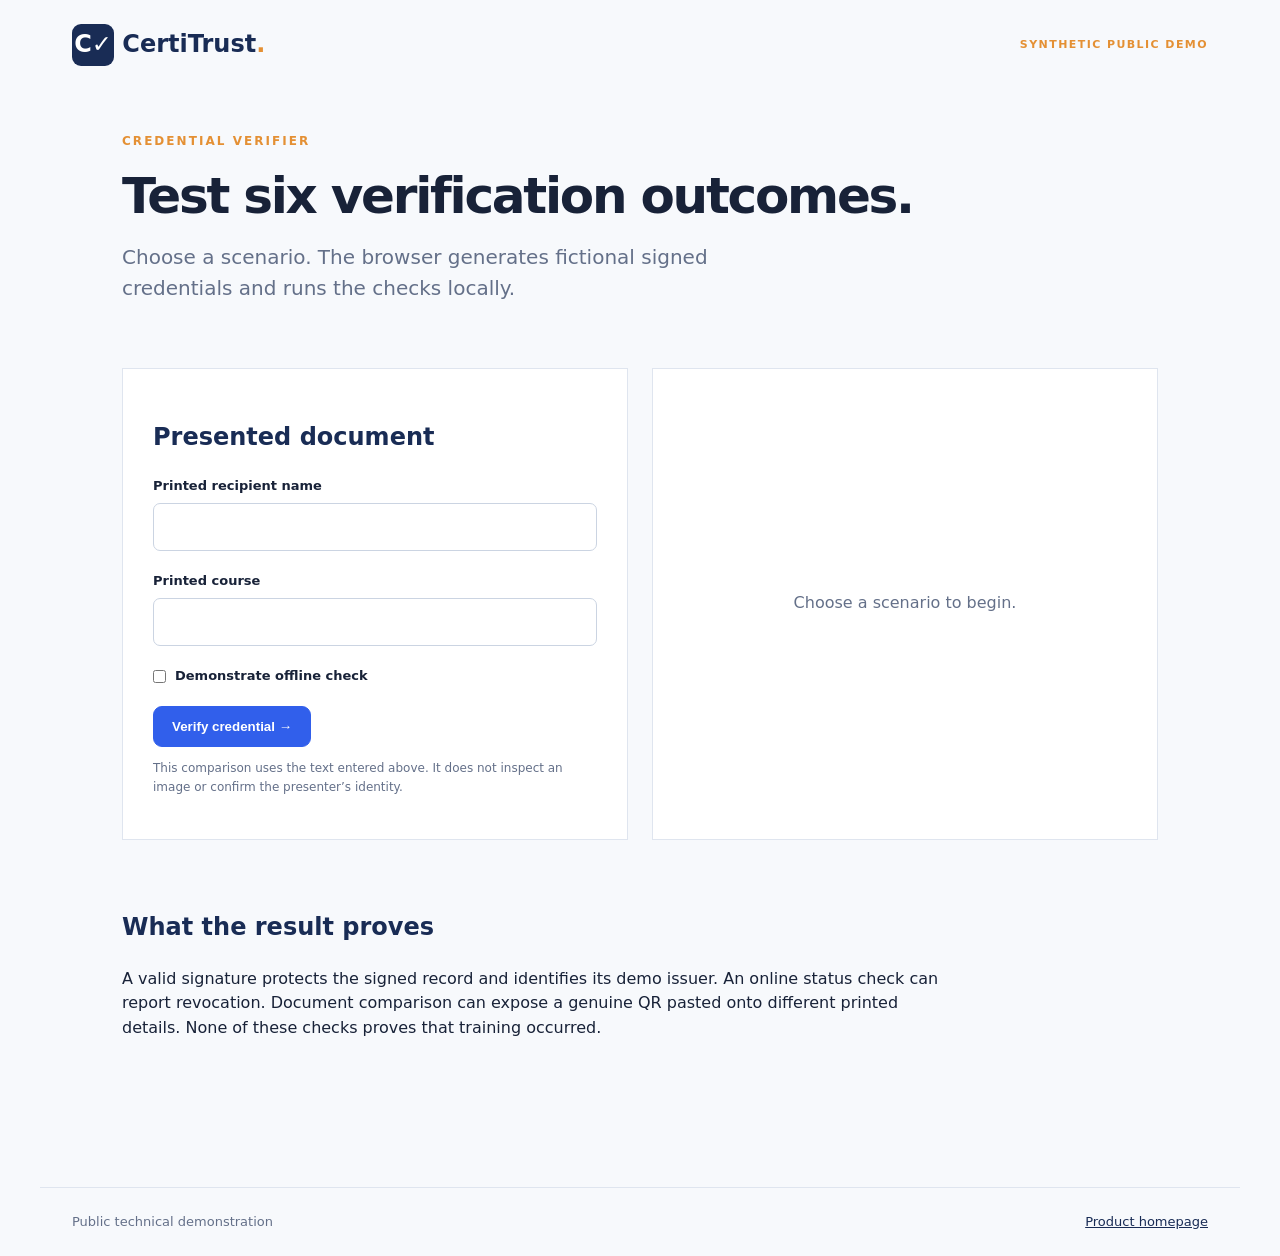
==== app/index.html @ 9274bea8 "Publish CertiTrust public demo" ====
<!doctype html><html lang="en"><head><meta charset="utf-8"><meta name="viewport" content="width=device-width,initial-scale=1"><title>CertiTrust — Public verification demo</title><link rel="stylesheet" href="/styles.css"><link rel="stylesheet" href="/app/app.css"></head><body><nav><a class="brand" href="/"><b>C✓</b> CertiTrust<span>.</span></a><span class="demo-tag">SYNTHETIC PUBLIC DEMO</span></nav><main class="workspace"><header><p class="kicker">CREDENTIAL VERIFIER</p><h1>Test six verification outcomes.</h1><p class="lead">Choose a scenario. The browser generates fictional signed credentials and runs the checks locally.</p></header><div class="scenarios" id="scenarios"></div><div class="verify-grid"><section class="card"><h2>Presented document</h2><label>Printed recipient name<input id="name"></label><label>Printed course<input id="course"></label><label class="toggle"><input type="checkbox" id="offline"> Demonstrate offline check</label><button class="button primary" id="verify">Verify credential →</button><p class="fine">This comparison uses the text entered above. It does not inspect an image or confirm the presenter’s identity.</p></section><section class="card result" id="result"><div class="empty">Choose a scenario to begin.</div></section></div><section class="explain"><h2>What the result proves</h2><p>A valid signature protects the signed record and identifies its demo issuer. An online status check can report revocation. Document comparison can expose a genuine QR pasted onto different printed details. None of these checks proves that training occurred.</p></section></main><footer><span>Public technical demonstration</span><span><a href="/">Product homepage</a></span></footer><script type="module" src="/app/demo.js"></script></body></html>
---- styles.css ----
:root{--navy:#192c55;--blue:#315feb;--orange:#e49034;--bg:#f7f9fc;--ink:#182238;--muted:#647089;--line:#dfe5ef;--green:#167a5b;--red:#ad3647}*{box-sizing:border-box}html{scroll-behavior:smooth}body{margin:0;background:var(--bg);color:var(--ink);font:16px/1.55 Inter,ui-sans-serif,system-ui,-apple-system,sans-serif}nav,footer{max-width:1200px;margin:auto;padding:24px 32px;display:flex;align-items:center;justify-content:space-between}.brand{font-size:24px;font-weight:800;color:var(--navy);text-decoration:none}.brand b{display:inline-grid;place-items:center;background:var(--navy);color:#fff;border-radius:9px;width:42px;height:42px}.brand span,.kicker,em{color:var(--orange)}main{max-width:1200px;margin:auto;padding:30px 32px 80px}.hero{min-height:620px;display:grid;grid-template-columns:1.15fr .85fr;gap:72px;align-items:center}.kicker{font-size:12px;font-weight:800;letter-spacing:.17em;text-transform:uppercase}h1{font-size:70px;line-height:1.02;letter-spacing:-.045em;margin:20px 0}em{font-style:normal}.lead{font-size:20px;max-width:650px;color:var(--muted)}.actions,.proof{display:flex;gap:22px;align-items:center;flex-wrap:wrap;margin-top:28px}.actions>a:not(.button){color:var(--navy);font-weight:700}.button{display:inline-block;padding:12px 18px;border-radius:9px;text-decoration:none;font-weight:750;border:1px solid var(--line);color:var(--navy);background:#fff}.primary{background:var(--blue);color:#fff;border-color:var(--blue)}.proof span{font-size:13px;font-weight:700}.proof span:before{content:'✓';color:var(--green);margin-right:7px}.certificate{background:#fff;border:1px solid var(--line);box-shadow:0 24px 70px #192c5520;padding:50px 44px;transform:rotate(1.5deg)}.certificate small{letter-spacing:.15em;color:var(--muted)}.certificate h2{font-size:30px;color:var(--navy)}.certificate h3{font-family:Georgia,serif;font-size:34px}.verified{margin-top:30px;padding:12px;background:#e9f7f2;color:var(--green);font-weight:700;border-radius:8px}.section{padding:90px 0}.section>h2,.demo h2,.limits h2{font-size:42px;line-height:1.15;color:var(--navy);max-width:720px}.grid{display:grid;grid-template-columns:repeat(3,1fr);gap:22px;margin-top:38px}.grid article{background:#fff;border:1px solid var(--line);padding:30px}.grid article>b{color:var(--orange);font-size:28px}.grid h3{font-size:24px}.grid p,.demo p,.limits p{color:var(--muted)}.demo{background:var(--navy);color:#fff;padding:48px;display:grid;grid-template-columns:1fr auto;gap:50px;align-items:center}.demo h2{color:#fff;margin:10px 0}.demo p{color:#cad3e7;max-width:720px}.limits{padding:70px 0;max-width:850px}.limits p{font-size:18px}footer{border-top:1px solid var(--line);color:var(--muted);font-size:13px}@media(max-width:760px){nav{padding:18px}.ghost{display:none}main{padding:20px 18px 60px}.hero{grid-template-columns:1fr;gap:30px;min-height:auto}h1{font-size:47px}.lead{font-size:17px}.certificate{padding:30px 24px}.grid{grid-template-columns:1fr}.section{padding:60px 0}.section>h2,.demo h2,.limits h2{font-size:34px}.demo{grid-template-columns:1fr;padding:30px}footer{padding:20px;display:block}footer span{display:block;margin:5px 0}}
---- app/app.css ----
.demo-tag{font-size:11px;font-weight:800;letter-spacing:.13em;color:var(--orange)}.workspace{max-width:1100px}.workspace header h1{font-size:50px}.scenarios{display:flex;flex-wrap:wrap;gap:10px;margin:32px 0}.scenario{border:1px solid var(--line);background:#fff;padding:11px 14px;border-radius:8px;font:inherit;font-weight:700;color:var(--navy);cursor:pointer}.scenario.active{background:var(--navy);color:#fff}.verify-grid{display:grid;grid-template-columns:1fr 1fr;gap:24px}.card{background:#fff;border:1px solid var(--line);padding:30px;min-height:420px}.card h2{color:var(--navy)}label{display:block;font-size:13px;font-weight:750;margin:20px 0}input[type=text],input:not([type]){display:block;width:100%;padding:13px;border:1px solid #cbd4e2;border-radius:7px;margin-top:7px;font:inherit}.toggle{display:flex;gap:9px;align-items:center;font-weight:600}.toggle input{margin:0}.fine{font-size:12px;color:var(--muted)}.empty{display:grid;place-items:center;height:100%;color:var(--muted)}.result-mark{width:54px;height:54px;border-radius:50%;display:grid;place-items:center;font-size:28px;background:#e8f7f0;color:var(--green)}.bad .result-mark{background:#fbecef;color:var(--red)}.warn .result-mark{background:#fff3df;color:#9a630e}.outcome{text-transform:capitalize;font-size:32px;color:var(--navy);margin:15px 0 6px}.check{display:flex;justify-content:space-between;border-top:1px solid var(--line);padding:12px 0;font-size:13px}.check b{text-transform:capitalize}.signed{margin-top:22px;padding:16px;background:var(--bg);font-size:13px}.explain{padding:50px 0;max-width:820px}.explain h2{color:var(--navy)}footer a{color:var(--navy)}@media(max-width:760px){.workspace header h1{font-size:38px}.verify-grid{grid-template-columns:1fr}.card{min-height:0;padding:22px}}
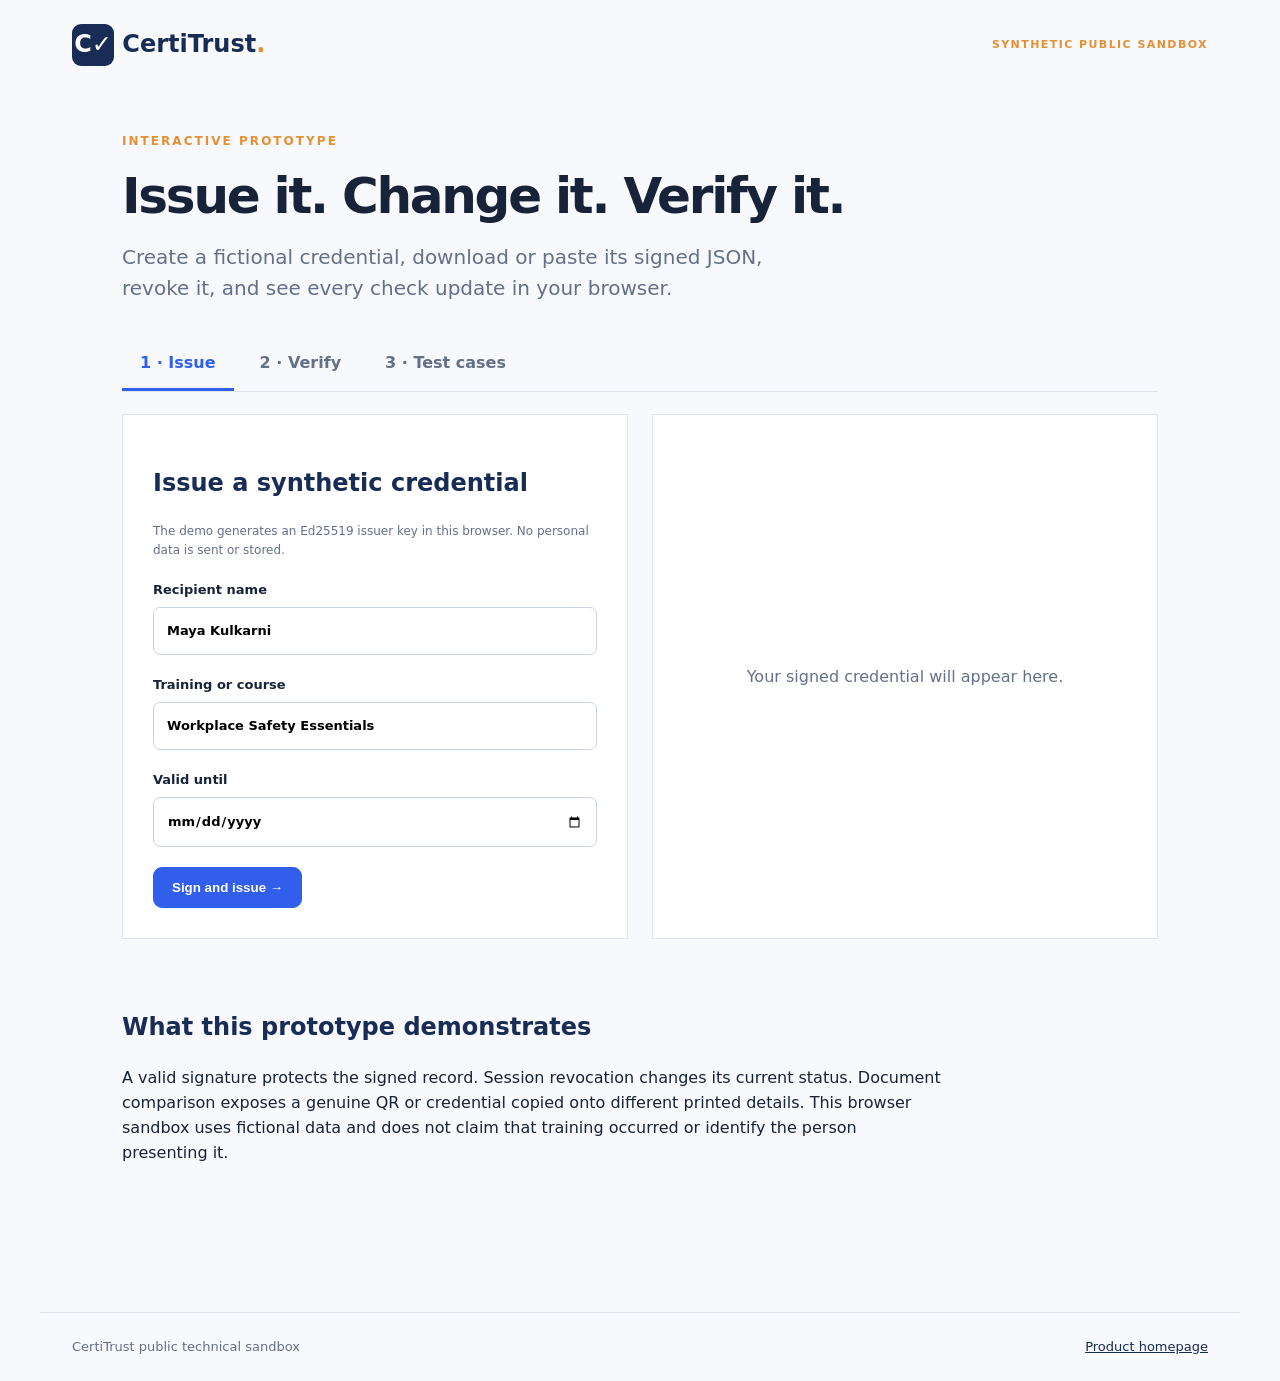
==== commit 2cba1663: "Make public demo interactive" ====
--- a/app/index.html
+++ b/app/index.html
@@ -1 +1 @@
-<!doctype html><html lang="en"><head><meta charset="utf-8"><meta name="viewport" content="width=device-width,initial-scale=1"><title>CertiTrust — Public verification demo</title><link rel="stylesheet" href="/styles.css"><link rel="stylesheet" href="/app/app.css"></head><body><nav><a class="brand" href="/"><b>C✓</b> CertiTrust<span>.</span></a><span class="demo-tag">SYNTHETIC PUBLIC DEMO</span></nav><main class="workspace"><header><p class="kicker">CREDENTIAL VERIFIER</p><h1>Test six verification outcomes.</h1><p class="lead">Choose a scenario. The browser generates fictional signed credentials and runs the checks locally.</p></header><div class="scenarios" id="scenarios"></div><div class="verify-grid"><section class="card"><h2>Presented document</h2><label>Printed recipient name<input id="name"></label><label>Printed course<input id="course"></label><label class="toggle"><input type="checkbox" id="offline"> Demonstrate offline check</label><button class="button primary" id="verify">Verify credential →</button><p class="fine">This comparison uses the text entered above. It does not inspect an image or confirm the presenter’s identity.</p></section><section class="card result" id="result"><div class="empty">Choose a scenario to begin.</div></section></div><section class="explain"><h2>What the result proves</h2><p>A valid signature protects the signed record and identifies its demo issuer. An online status check can report revocation. Document comparison can expose a genuine QR pasted onto different printed details. None of these checks proves that training occurred.</p></section></main><footer><span>Public technical demonstration</span><span><a href="/">Product homepage</a></span></footer><script type="module" src="/app/demo.js"></script></body></html>
+<!doctype html><html lang="en"><head><meta charset="utf-8"><meta name="viewport" content="width=device-width,initial-scale=1"><title>CertiTrust — Interactive credential sandbox</title><link rel="stylesheet" href="/styles.css"><link rel="stylesheet" href="/app/app.css"></head><body><nav><a class="brand" href="/"><b>C✓</b> CertiTrust<span>.</span></a><span class="demo-tag">SYNTHETIC PUBLIC SANDBOX</span></nav><main class="workspace"><header><p class="kicker">INTERACTIVE PROTOTYPE</p><h1>Issue it. Change it. Verify it.</h1><p class="lead">Create a fictional credential, download or paste its signed JSON, revoke it, and see every check update in your browser.</p></header><div class="tabs" role="tablist"><button class="tab active" data-tab="issue">1 · Issue</button><button class="tab" data-tab="verify">2 · Verify</button><button class="tab" data-tab="scenarios">3 · Test cases</button></div><section class="tab-panel" id="issue-panel"><div class="verify-grid"><form class="card" id="issue-form"><h2>Issue a synthetic credential</h2><p class="fine">The demo generates an Ed25519 issuer key in this browser. No personal data is sent or stored.</p><label>Recipient name<input id="issue-name" required maxlength="80" value="Maya Kulkarni"></label><label>Training or course<input id="issue-course" required maxlength="120" value="Workplace Safety Essentials"></label><label>Valid until<input id="issue-expiry" type="date" required></label><button class="button primary">Sign and issue →</button></form><section class="card" id="issued"><div class="empty">Your signed credential will appear here.</div></section></div></section><section class="tab-panel hidden" id="verify-panel"><div class="verify-grid"><section class="card"><h2>Credential input</h2><label class="upload">Upload signed JSON<input type="file" id="upload" accept=".json,application/json"></label><label>Signed credential JSON<textarea id="credential" spellcheck="false" placeholder="Issue a credential or paste its JSON here"></textarea></label><div class="row"><button class="button" id="tamper" type="button">Alter signed course</button><button class="button" id="load-last" type="button">Load last issued</button></div><h3>Compare the presented document</h3><label>Printed recipient name<input id="name"></label><label>Printed course<input id="course"></label><label class="toggle"><input type="checkbox" id="offline"> Demonstrate offline check</label><button class="button primary" id="verify" type="button">Verify credential →</button></section><section class="card result" id="result"><div class="empty">Add a signed credential to begin.</div></section></div></section><section class="tab-panel hidden" id="scenarios-panel"><h2>Prepared test cases</h2><p class="fine">These remain available for a fast judging demonstration. Custom issuance above is fully interactive.</p><div class="scenarios" id="scenarios"></div><div class="card compact" id="scenario-result"><div class="empty">Choose a case.</div></div></section><section class="explain"><h2>What this prototype demonstrates</h2><p>A valid signature protects the signed record. Session revocation changes its current status. Document comparison exposes a genuine QR or credential copied onto different printed details. This browser sandbox uses fictional data and does not claim that training occurred or identify the person presenting it.</p></section></main><footer><span>CertiTrust public technical sandbox</span><span><a href="/">Product homepage</a></span></footer><script type="module" src="/app/demo.js"></script></body></html>
--- a/app/app.css
+++ b/app/app.css
@@ -1 +1,2 @@
 .demo-tag{font-size:11px;font-weight:800;letter-spacing:.13em;color:var(--orange)}.workspace{max-width:1100px}.workspace header h1{font-size:50px}.scenarios{display:flex;flex-wrap:wrap;gap:10px;margin:32px 0}.scenario{border:1px solid var(--line);background:#fff;padding:11px 14px;border-radius:8px;font:inherit;font-weight:700;color:var(--navy);cursor:pointer}.scenario.active{background:var(--navy);color:#fff}.verify-grid{display:grid;grid-template-columns:1fr 1fr;gap:24px}.card{background:#fff;border:1px solid var(--line);padding:30px;min-height:420px}.card h2{color:var(--navy)}label{display:block;font-size:13px;font-weight:750;margin:20px 0}input[type=text],input:not([type]){display:block;width:100%;padding:13px;border:1px solid #cbd4e2;border-radius:7px;margin-top:7px;font:inherit}.toggle{display:flex;gap:9px;align-items:center;font-weight:600}.toggle input{margin:0}.fine{font-size:12px;color:var(--muted)}.empty{display:grid;place-items:center;height:100%;color:var(--muted)}.result-mark{width:54px;height:54px;border-radius:50%;display:grid;place-items:center;font-size:28px;background:#e8f7f0;color:var(--green)}.bad .result-mark{background:#fbecef;color:var(--red)}.warn .result-mark{background:#fff3df;color:#9a630e}.outcome{text-transform:capitalize;font-size:32px;color:var(--navy);margin:15px 0 6px}.check{display:flex;justify-content:space-between;border-top:1px solid var(--line);padding:12px 0;font-size:13px}.check b{text-transform:capitalize}.signed{margin-top:22px;padding:16px;background:var(--bg);font-size:13px}.explain{padding:50px 0;max-width:820px}.explain h2{color:var(--navy)}footer a{color:var(--navy)}@media(max-width:760px){.workspace header h1{font-size:38px}.verify-grid{grid-template-columns:1fr}.card{min-height:0;padding:22px}}
+.tabs{display:flex;gap:8px;margin:34px 0 22px;border-bottom:1px solid var(--line)}.tab{padding:13px 18px;border:0;border-bottom:3px solid transparent;background:none;color:var(--muted);font:inherit;font-weight:800;cursor:pointer}.tab.active{color:var(--blue);border-color:var(--blue)}.hidden{display:none}.card.compact{min-height:260px}input[type=date],textarea{display:block;width:100%;padding:13px;border:1px solid #cbd4e2;border-radius:7px;margin-top:7px;font:inherit}textarea{height:170px;font:11px/1.35 ui-monospace,SFMono-Regular,Menlo,monospace;resize:vertical}.upload{border:1px dashed #bdc9dc;padding:16px;text-align:center;border-radius:8px;color:var(--muted)}.upload input{font-size:11px}.row{display:flex;flex-wrap:wrap;gap:9px;margin:18px 0}.row .button{cursor:pointer}.danger{color:var(--red)}button:focus-visible,input:focus-visible,textarea:focus-visible{outline:3px solid #315feb55;outline-offset:2px}@media(max-width:760px){.tabs{overflow-x:auto}.tab{white-space:nowrap}}
